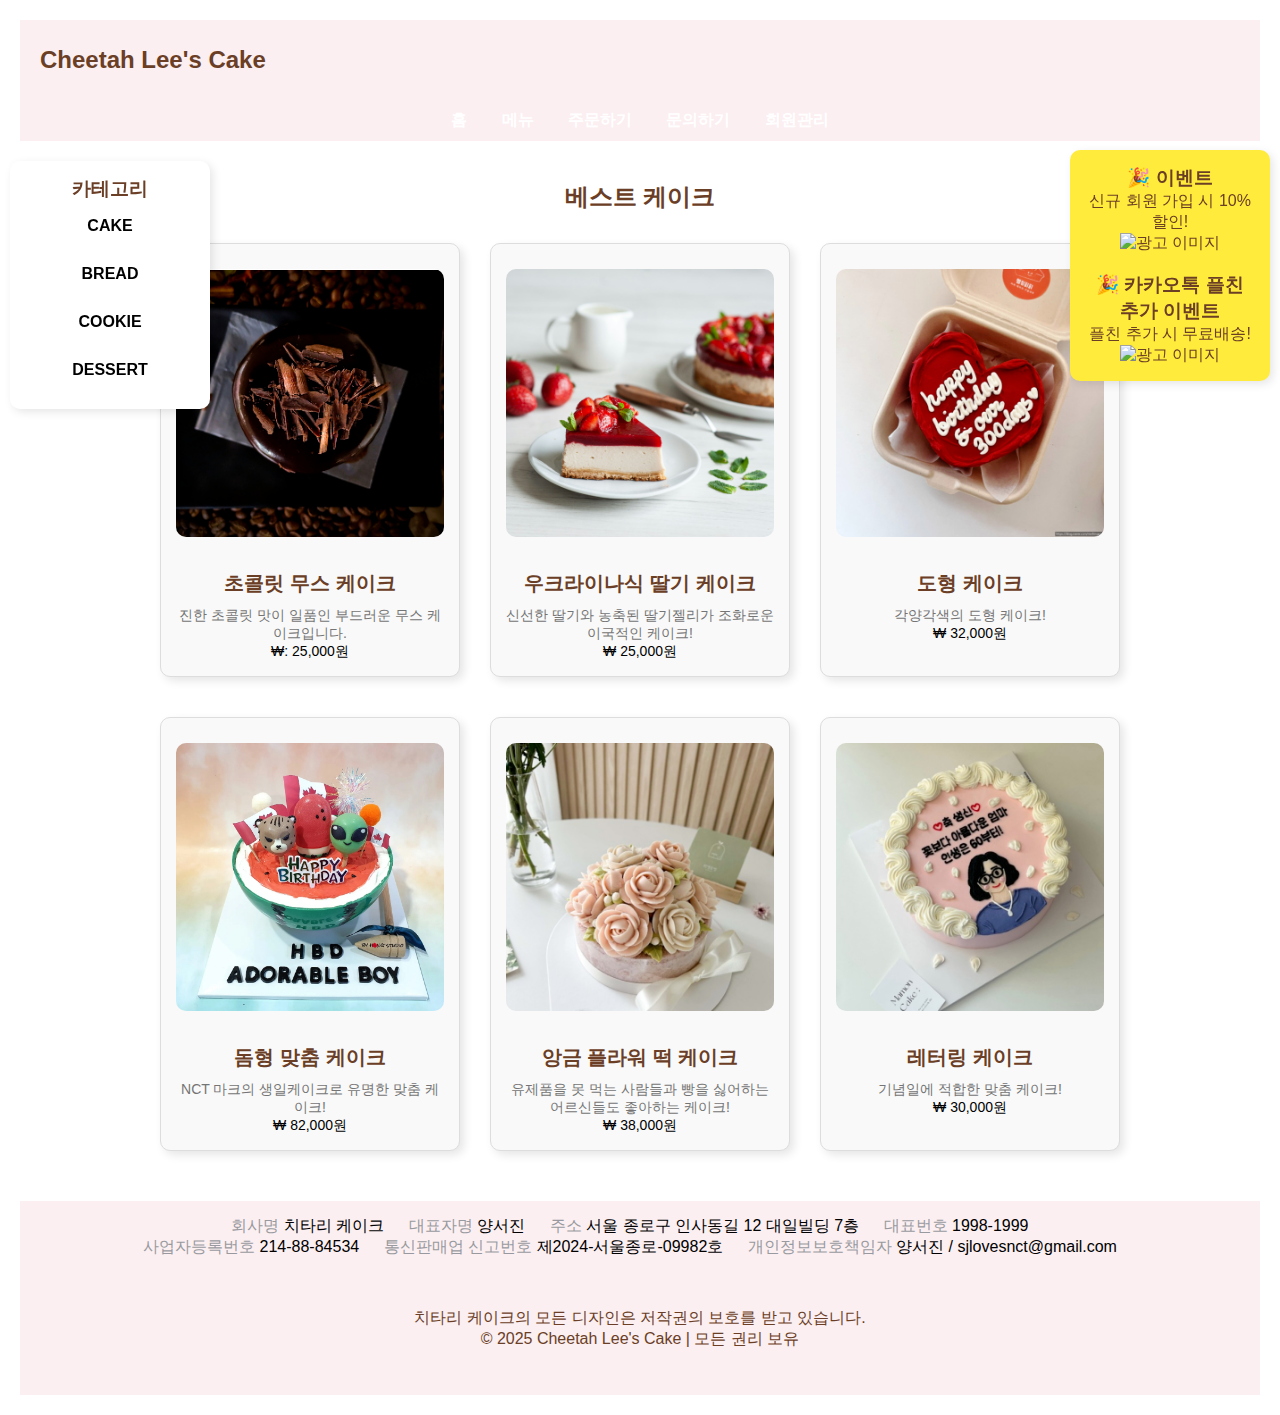
==== index.html @ 84a34780 "또 img수정" ====
<!DOCTYPE html>
<html lang="ko">
<head>
    <meta charset="UTF-8">
    <meta name="viewport" content="width=device-width, initial-scale=1.0">
    <title>Cheetah Lee's Cake</title>
    <link rel="stylesheet" href="style.css">
</head>
<body>

<header>
    <div class="logo">Cheetah Lee's Cake</div>
    
</header>

<nav style="color: #6b3e26">
    <a href="bestcake.html">홈</a>
    <a href="categ.html">메뉴</a>
    <a href="order.html">주문하기</a>
    <a href="QNA.html">문의하기</a>
    <a href="cakeshoplogin.html">회원관리</a>
</nav>

<main>
    <aside id="left-aside">
        <h3>카테고리</h3>
        <ul class="category-menu">
            <li class="dropdown">
                <a href="cake.html">CAKE</a>
                <ul class="submenu">
                    <li><a href="ricecake.html">앙금케이크<span class="move"></span></a></li>
                    <li><a href="lunchbox.html">도시락케이크<span class="move"></span></a></li>
                    <li><a href="letter.html">레터링케이크<span class="move"></span></a></li>
                    <li class="dropdown"><a href="#">도형케이크<span class="move"></span></a>
                        <ul class="submenu">
                            <li><a href="circle.html">원형</a></li>
                            <li><a href="heart.html">하트</a></li>
                            <li><a href="char.html">캐릭터</a></li>
                        </ul>
                    </li>
                </ul>
            </li>
            <li class="dropdown">
                    <a href="bread.html">BREAD</a>
                    <ul class="submenu">
                        <li><a href="plain.html">식빵<span class="move"></span></a></li>
                    </ul>
            </li>
            <li class="dropdown">
                <a href="cookies.html">COOKIE</a>
                    <ul class="submenu">
                        <li><a href="smorescookie.html">스모어쿠키<span class="move"></span></a></li>
                        <li><a href="carrotcookie.html">당근쿠키<span class="move"></span></a></li>
                        <li><a href="buttercookie.html">버터쿠키<span class="move"></span></a></li>
                    </ul>
            </li>
            <li><a href="dessert.html">DESSERT</a></li>
        </ul>
    </aside>

    <section>
        <h2>베스트 케이크</h2>
        <div class="article-container">
            <article class="cake-card">
                <h3><a href="#"><img src="cakeshop/chocolatemousses.png" height="300px" width="300px"><br>초콜릿 무스 케이크</a></h3>
                <p>진한 초콜릿 맛이 일품인 부드러운 무스 케이크입니다.</p>
                <p style="color: #000000;">₩: 25,000원</p>
            </article>
            <article class="cake-card">
                <h3><a href="#"><img src="cakeshop/ukr2strawberrycake.png" height="300px" width="300px"><br>우크라이나식 딸기 케이크</a></h3>
                <p>신선한 딸기와 농축된 딸기젤리가 조화로운 이국적인 케이크!</p>
                <p style="color: #000000;">₩ 25,000원</p>
            </article>
            <article class="cake-card">
                <h3><a href="#"><img src="cakeshop/도형1.png" height="300px" width="300px"><a href="#"><br>도형 케이크</a></h3>
                <p>각양각색의 도형 케이크!</p>
                <p style="color: #000000;">₩ 32,000원</p>
            </article>
        </div>
        <div class="article-container">
            <article class="cake-card">
                <h3><a href="watermeloncake.html"><img src="cakeshop/수박케이크내부.jpg" height="300px" width="300px"><br>돔형 맞춤 케이크</a></h3>
                <p>NCT 마크의 생일케이크로 유명한 맞춤 케이크!</p>
                <p style="color: #000000;">₩ 82,000원</p>
            </article>
            <article class="cake-card">
                <h3><a href="#"><img src="cakeshop/앙금플라워1단.png" height="300px" width="300px"><br>앙금 플라워 떡 케이크</a></h3>
                <p>유제품을 못 먹는 사람들과 빵을 싫어하는 어르신들도 좋아하는 케이크!</p>
                <p style="color: #000000;">₩ 38,000원</p>
            </article>
            <article class="cake-card">
                <h3><a href="#"><img src="cakeshop/레터링1.png" height="300px" width="300px"><br>레터링 케이크</a></h3>
                <p>기념일에 적합한 맞춤 케이크!</p>
                <p style="color: #000000;">₩ 30,000원</p>
            </article>
        </div>
    </section>
</main>
<aside id="right-aside">
    <h3>🎉 이벤트</h3>
    <p>신규 회원 가입 시 10% 할인!</p>
    <img src="https://via.placeholder.com/150" alt="광고 이미지">
    <br><br>
    <h3>🎉 카카오톡 플친 추가 이벤트</h3>
    <p>플친 추가 시 무료배송!</p>
    <img src="https://via.placeholder.com/150" alt="광고 이미지">
</aside>
<footer>
    <div class="info">
        회사명 <span>치타리 케이크</span> 대표자명 <span>양서진</span> 주소 <span>서울 종로구 인사동길 12 대일빌딩 7층</span> 대표번호 <span>1998-1999</span>
        <br>
        사업자등록번호
        <span>214-88-84534</span>
        통신판매업 신고번호
        <span>제2024-서울종로-09982호</span>
        개인정보보호책임자
        <span>양서진 / sjlovesnct@gmail.com</span>
    </div>
    <div class="protect">
        치타리 케이크의 모든 디자인은 저작권의 보호를 받고 있습니다.<br>
        © 2025 Cheetah Lee's Cake | 모든 권리 보유
    </div>
</footer>

</body>
</html>
---- style.css ----
* {
    margin: 0;
    padding: 0;
    box-sizing: border-box;
    color: #6b3e26; /* 파란색을 기본 색상으로 바꾸지 않고, 원래 색상 유지 */
    text-decoration: none; /* 기본 파란색 하이퍼링크 스타일 없애기 */
}
.links a {
    margin: 0 5px;
}
.links a:hover {
    text-decoration: underline; /* 마우스 올렸을 때만 밑줄 */
}
body {
    font-family: Arial, sans-serif;
    display: flex;
    text-align: center;
    margin: 0;
    padding: 20px;
    flex-direction: column;
    min-height: 100vh;
}
header {
    background: #FBEFF1;
    width: 100%;
    height: 80px;
    padding: 20px;
    text-align: center;
    font-size: 24px;
    font-weight: bold;
    color: white;
    display: flex;
    justify-content: space-between;
    align-items: center; /* 수직 중앙 정렬 추가 */
}
nav {
    background: #FBEFF1;
    padding: 10px;
    text-align: center;
}
nav a {
    color: white;
    margin: 0 15px;
    text-decoration: none;
    font-weight: bold;
}
main {
    display: flex;
    flex: 1;
    padding: 20px;
}
aside {
    width: 20%;
    background: #ffffff;
    padding: 15px;
    width: 200px;
    border-radius: 10px;
    box-shadow: 3px 3px 10px rgba(0, 0, 0, 0.1);  /* 그림자 추가. 입체적 요소. */
    /* height: calc(100vh - 280px); */
}
#left-aside {
    position: fixed; /* 요소를 화면에 고정해서 스크롤을 해도 움직이지 않음. */
    left: 10px; /* 화면 왼쪽에서 10px 떨어진 위치에 배치 */
}
#right-aside {
    position: fixed;
    right: 10px;
    top: 150px;
    background-color: #ffeb3b;
}
aside ul {
    list-style: none;
    padding: 0;
    margin: 0;
}

aside ul li {
    position: relative; /* 부모 요소 기준 위치 */
}

aside ul ul {
    display: none;
    padding-left: 15px;
    position: relative; /* 부모 요소 기준 위치 */
}

aside ul li a {
    display: block;
    padding: 10px;
    text-decoration: none;
    color: #333;
    font-weight: bold;
}

aside ul li a:hover {
    background-color: #f4f4f4;
}
aside li:hover > ul {
    display: block;
}

/* 기본 스타일 */
.category-menu {
    list-style: none; /* 리스트 스타일 제거 */
    padding: 0;
}

.category-menu li {
    position: relative;
    padding: 10px;
}

.category-menu a {
    text-decoration: none;
    color: black;
    display: block;
    padding: 5px 10px;
}
/* 서브메뉴 기본적으로 숨기기 */
.submenu {
    display: none;
    position: absolute;
    left: 100%; /* 부모 li 기준으로 오른쪽에 배치 */
    top: 0;
    /* top: 100%; 부모 아래에 위치 */
    background: white;
    list-style: none;
    padding: 5px 0;
    border: 1px solid #ddd;
    min-width: 150px;
    box-shadow: 2px 2px 5px rgba(0, 0, 0, 0.1);
    z-index: 100; /* 다른 요소보다 위에 표시 */
}
/* 2단계 하위 메뉴 (도형 케이크 하위 카테고리) */
.dropdown .submenu {
    left: 100%; /* 부모 li의 오른쪽에 위치 */
    top: 0; /* 상위 메뉴와 동일한 높이 */
}
/* 마우스를 올리면 하위 메뉴 보이게 */
/* .dropdown:hover .submenu로 하면 하위메뉴가 계속 보이는 상태이므로 주의하자. */
.dropdown:hover > .submenu {
    display: block;
}
/* 하위 메뉴가 사라지는 문제 해결 */
.dropdown {
    position: relative;
}
.submenu li {
    position: relative;
    white-space: nowrap; /* 줄바꿈 방지 */
    padding: 10px;
}
/* 케이크 리스트 컨테이너 */
.article-container {
    display: flex;
    justify-content: center;
    flex-wrap: wrap;
    gap: 20px;
    margin-top: 20px;
}

/* 개별 케이크 카드 스타일 */
.cake-card {
    background: #ffffff;
    border-radius: 15px;
    box-shadow: 4px 4px 10px rgba(0, 0, 0, 0.1);
    width: 250px;
    padding: 15px;
    text-align: center;
    transition: transform 0.3s ease-in-out;
}

.cake-card:hover {
    transform: scale(1.05); /* 마우스 올리면 확대 */
}

.cake-card img {
    width: 100%;
    border-radius: 10px;
}

.cake-card h3 {
    color: #6b3e26;
    font-size: 20px;
    margin: 10px 0;
}

.cake-card p {
    color: #757575;
    font-size: 14px;
}

/* 주문 버튼 */
.order-btn {
    background-color: #6b3e26;
    color: white;
    border: none;
    padding: 10px 15px;
    border-radius: 20px;
    cursor: pointer;
    font-size: 14px;
    transition: all 0.3s ease-in-out;
}

.order-btn:hover {
    background-color: #6b3e26;
    transform: scale(1.1);
}
section {
    flex: 1;
    padding: 20px;
}
article {
    background: #fff5e1;
    text-align: center; /* 텍스트 요소 중앙 정렬 */
    width: 80%; /* 가로 크기 설정 (원하는 크기로 조정 가능) */
    max-width: 400px; /* 최대 가로 크기 제한 */
    padding: 10px;
    margin: auto; /* 중앙 정렬 (좌우 여백 자동) */
    margin-bottom: 10px;  /* 아티클 사이의 간격 대략 한 줄 정도의 공백 */
    border: 1px solid #ddd; /* 테두리 (선택 사항) */
    border-radius: 10px; /* 모서리 둥글게 (선택 사항) */
    background-color: #f9f9f9; /* 배경색 (선택 사항) */
    box-shadow: 0 2px 5px rgba(0,0,0,0.1);
}
article img {
    display: block; /* 이미지도 중앙 정렬 */
    margin: 10px auto; /* 상하 10px 여백, 좌우 자동 정렬 */
    max-width: 100%; /* 반응형을 위해 최대 너비 설정 */
    height: auto; /* auto로 설정시 원본 비율 유지 */
}
.article-container {
    display: flex; /* 가로 정렬 */
    justify-content: center; /* 중앙 정렬 */
    gap: 20px; /* 요소 사이 간격 */
}

.article-container article {
    text-align: center; /* 내부 요소 중앙 정렬 */
    width: 300px; /* 고정된 너비 설정 */
    margin: 10px 5px; /* 상하 좌우 px 여백 */
    border: 1px solid #ddd; /* 테두리 (선택 사항) */
    border-radius: 10px; /* 모서리 둥글게 (선택 사항) */
    padding: 15px;
    background-color: #f9f9f9; /* 배경색 (선택 사항) */
}

footer {
    background: #FBEFF1;
    text-align: center;
    padding: 15px;
    width: 100%;
    clear: both;
}

/* footer 내의 span 요소들에 대한 스타일 추가 */
footer span {
    margin-right: 20px;  /* span 요소 사이의 오른쪽 여백 */
}
/* 각 div에 여백 추가 */
footer div {
    margin-bottom: 10px;  /* div 사이의 아래쪽 여백 */
}

footer div.info {
    color: #999A9F;
    margin-bottom: 50px;  /* info div 아래쪽 여백 추가 */
}

footer div.info span {
    color: #000000;  /* span 안의 텍스트를 검은색으로 설정 */
}

footer div.protect {
    margin-top: 30px;
    margin-bottom: 30px;
}
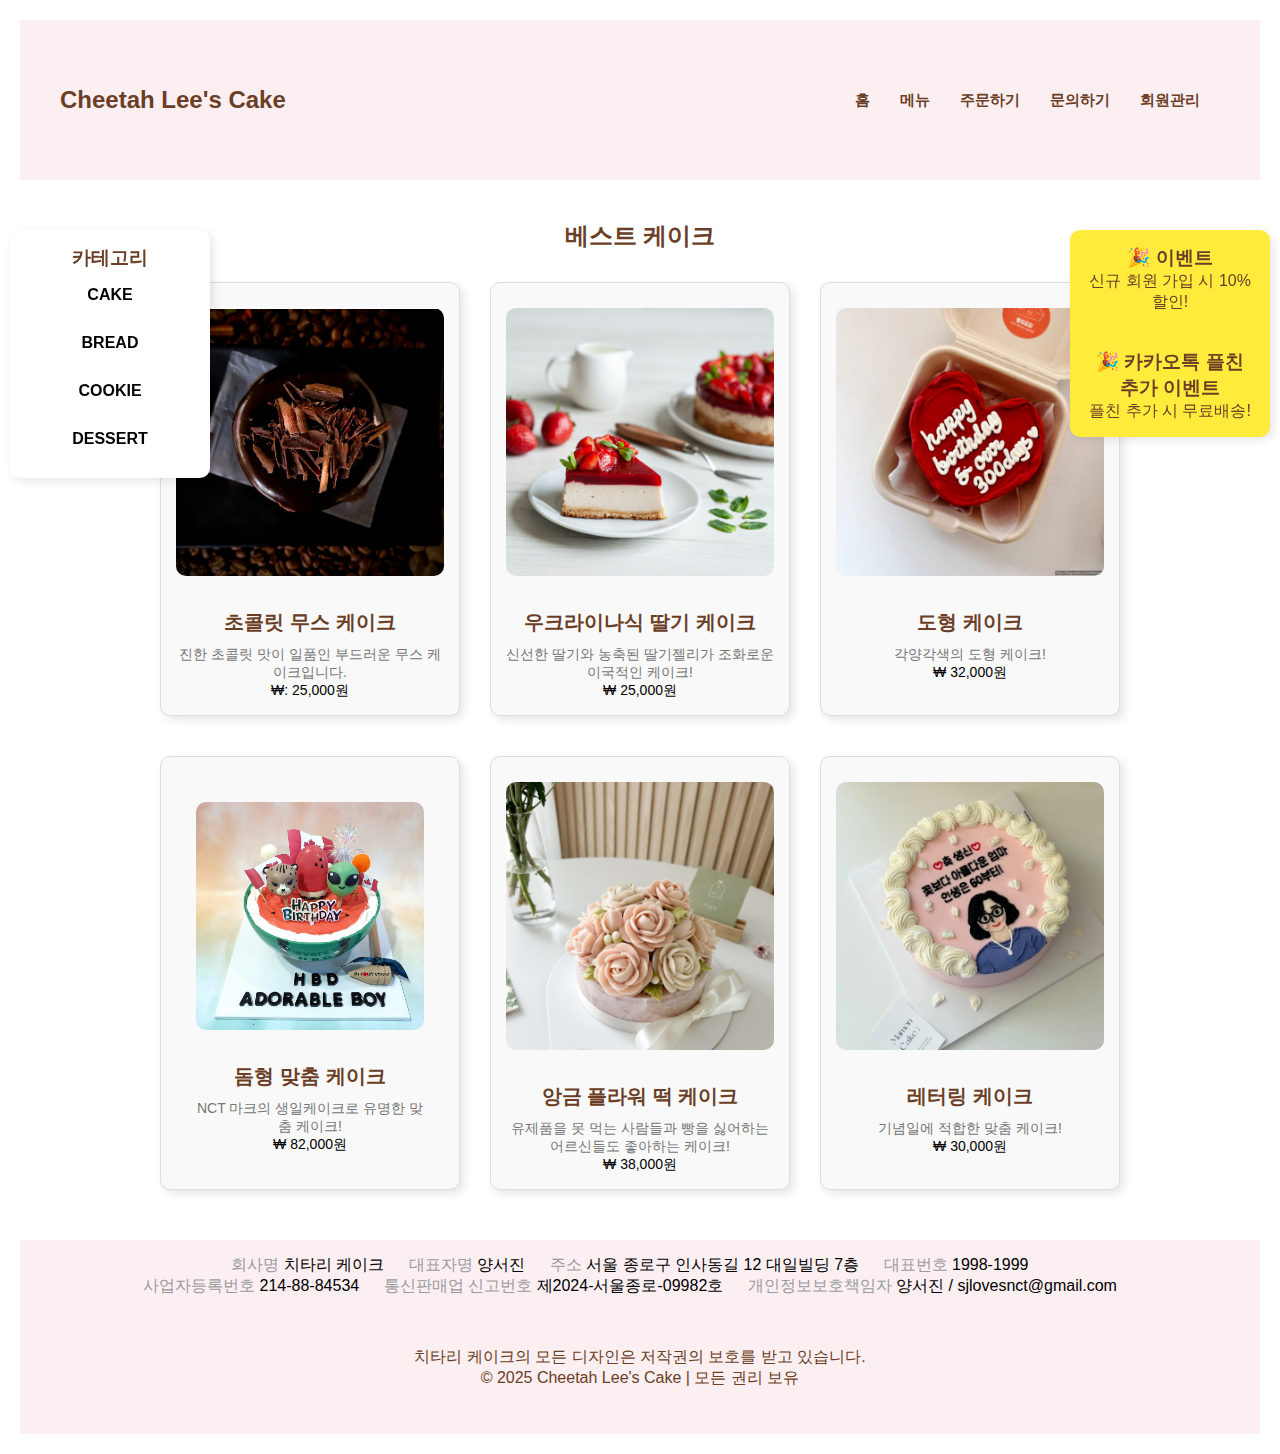
==== commit 310599c3: "또?" ====
--- a/index.html
+++ b/index.html
@@ -10,16 +10,16 @@
 
 <header>
     <div class="logo">Cheetah Lee's Cake</div>
-    
+    <nav>
+        <a href="bestcake.html">홈</a>
+        <a href="categ.html">메뉴</a>
+        <a href="order.html">주문하기</a>
+        <a href="QNA.html">문의하기</a>
+        <a href="cakeshoplogin.html">회원관리</a>
+    </nav>
 </header>
 
-<nav style="color: #6b3e26">
-    <a href="bestcake.html">홈</a>
-    <a href="categ.html">메뉴</a>
-    <a href="order.html">주문하기</a>
-    <a href="QNA.html">문의하기</a>
-    <a href="cakeshoplogin.html">회원관리</a>
-</nav>
+
 
 <main>
     <aside id="left-aside">
@@ -79,9 +79,11 @@
         </div>
         <div class="article-container">
             <article class="cake-card">
+                <section id="page1" class="page">
                 <h3><a href="watermeloncake.html"><img src="cakeshop/수박케이크내부.jpg" height="300px" width="300px"><br>돔형 맞춤 케이크</a></h3>
                 <p>NCT 마크의 생일케이크로 유명한 맞춤 케이크!</p>
                 <p style="color: #000000;">₩ 82,000원</p>
+                </section>
             </article>
             <article class="cake-card">
                 <h3><a href="#"><img src="cakeshop/앙금플라워1단.png" height="300px" width="300px"><br>앙금 플라워 떡 케이크</a></h3>
@@ -99,11 +101,11 @@
 <aside id="right-aside">
     <h3>🎉 이벤트</h3>
     <p>신규 회원 가입 시 10% 할인!</p>
-    <img src="https://via.placeholder.com/150" alt="광고 이미지">
+    <!-- <img src="https://via.placeholder.com/150" alt="광고 이미지"> -->
     <br><br>
     <h3>🎉 카카오톡 플친 추가 이벤트</h3>
     <p>플친 추가 시 무료배송!</p>
-    <img src="https://via.placeholder.com/150" alt="광고 이미지">
+    <!-- <img src="https://via.placeholder.com/150" alt="광고 이미지"> -->
 </aside>
 <footer>
     <div class="info">
@@ -123,4 +125,4 @@
 </footer>
 
 </body>
-</html>
+</html>--- a/style.css
+++ b/style.css
@@ -11,6 +11,18 @@
 .links a:hover {
     text-decoration: underline; /* 마우스 올렸을 때만 밑줄 */
 }
+.arrow-btn {
+    background: none;  /* 배경 제거 */
+    border: none;  /* 테두리 제거 */
+    font-size: 2rem;  /* 화살표 크기 조절 */
+    color: black;  /* 화살표 색상 */
+    cursor: pointer;  /* 클릭할 수 있도록 변경 */
+    padding: 5px;  /* 클릭할 공간 확보 */
+}
+
+.arrow-btn:focus {
+    outline: none;  /* 클릭 시 테두리 제거 */
+}
 body {
     font-family: Arial, sans-serif;
     display: flex;
@@ -23,8 +35,8 @@
 header {
     background: #FBEFF1;
     width: 100%;
-    height: 80px;
-    padding: 20px;
+    height: 160px;
+    padding: 40px;
     text-align: center;
     font-size: 24px;
     font-weight: bold;
@@ -34,12 +46,16 @@
     align-items: center; /* 수직 중앙 정렬 추가 */
 }
 nav {
+    display: flex;
+    justify-content: right;
     background: #FBEFF1;
-    padding: 10px;
-    text-align: center;
+    padding: 5px;
+    font-size:15px;
+    text-align: center;
+
 }
 nav a {
-    color: white;
+    color: #6b3e26;
     margin: 0 15px;
     text-decoration: none;
     font-weight: bold;
@@ -61,11 +77,12 @@
 #left-aside {
     position: fixed; /* 요소를 화면에 고정해서 스크롤을 해도 움직이지 않음. */
     left: 10px; /* 화면 왼쪽에서 10px 떨어진 위치에 배치 */
+    top: 230px;
 }
 #right-aside {
     position: fixed;
     right: 10px;
-    top: 150px;
+    top: 230px;
     background-color: #ffeb3b;
 }
 aside ul {
@@ -210,6 +227,72 @@
     flex: 1;
     padding: 20px;
 }
+.order-container {
+    display: flex;
+    justify-content: center;
+    align-items: center;
+    margin-top: 20px;
+    gap: 180px;
+}
+.cake-image {
+    display: flex;
+    align-items: center;
+    position: relative;
+}
+.cake-image img {
+    width: 600px;
+    height: auto;
+    border-radius: 10px;
+    box-shadow: 0 2px 5px rgba(0,0,0,0.1);
+}
+.prev-btn, .next-btn {
+    background: rgba(255, 255, 255, 0.8);
+    color: #6b3e26;
+    border: none;
+    padding: 10px 15px;
+    cursor: pointer;
+    position: absolute;
+    top: 50%;
+    transform: translateY(-50%);
+    font-size: 20px;
+    font-weight: bold;
+    border-radius: 50%;
+    box-shadow: 0 2px 5px rgba(0,0,0,0.2);
+    transition: background 0.3s, transform 0.2s;
+}
+
+.prev-btn:hover, .next-btn:hover {
+    background: rgba(255, 255, 255, 1);
+    transform: translateY(-50%) scale(1.1);
+}
+
+.prev-btn { left: -40px; }
+.next-btn { right: -40px; }
+
+.cake-details {
+    display: flex;
+    flex-direction: column;
+    justify-content: center;
+    align-items: flex-start;
+    max-width: 300px;
+}
+.order-form {
+    margin-top: 15px;
+    display: flex;
+    flex-direction: column;
+    align-items: flex-start;
+    gap: 10px;
+}
+
+.order-form label {
+    font-weight: bold;
+}
+
+.order-form input {
+    padding: 5px;
+    border: 1px solid #ddd;
+    border-radius: 5px;
+}
 article {
     background: #fff5e1;
     text-align: center; /* 텍스트 요소 중앙 정렬 */
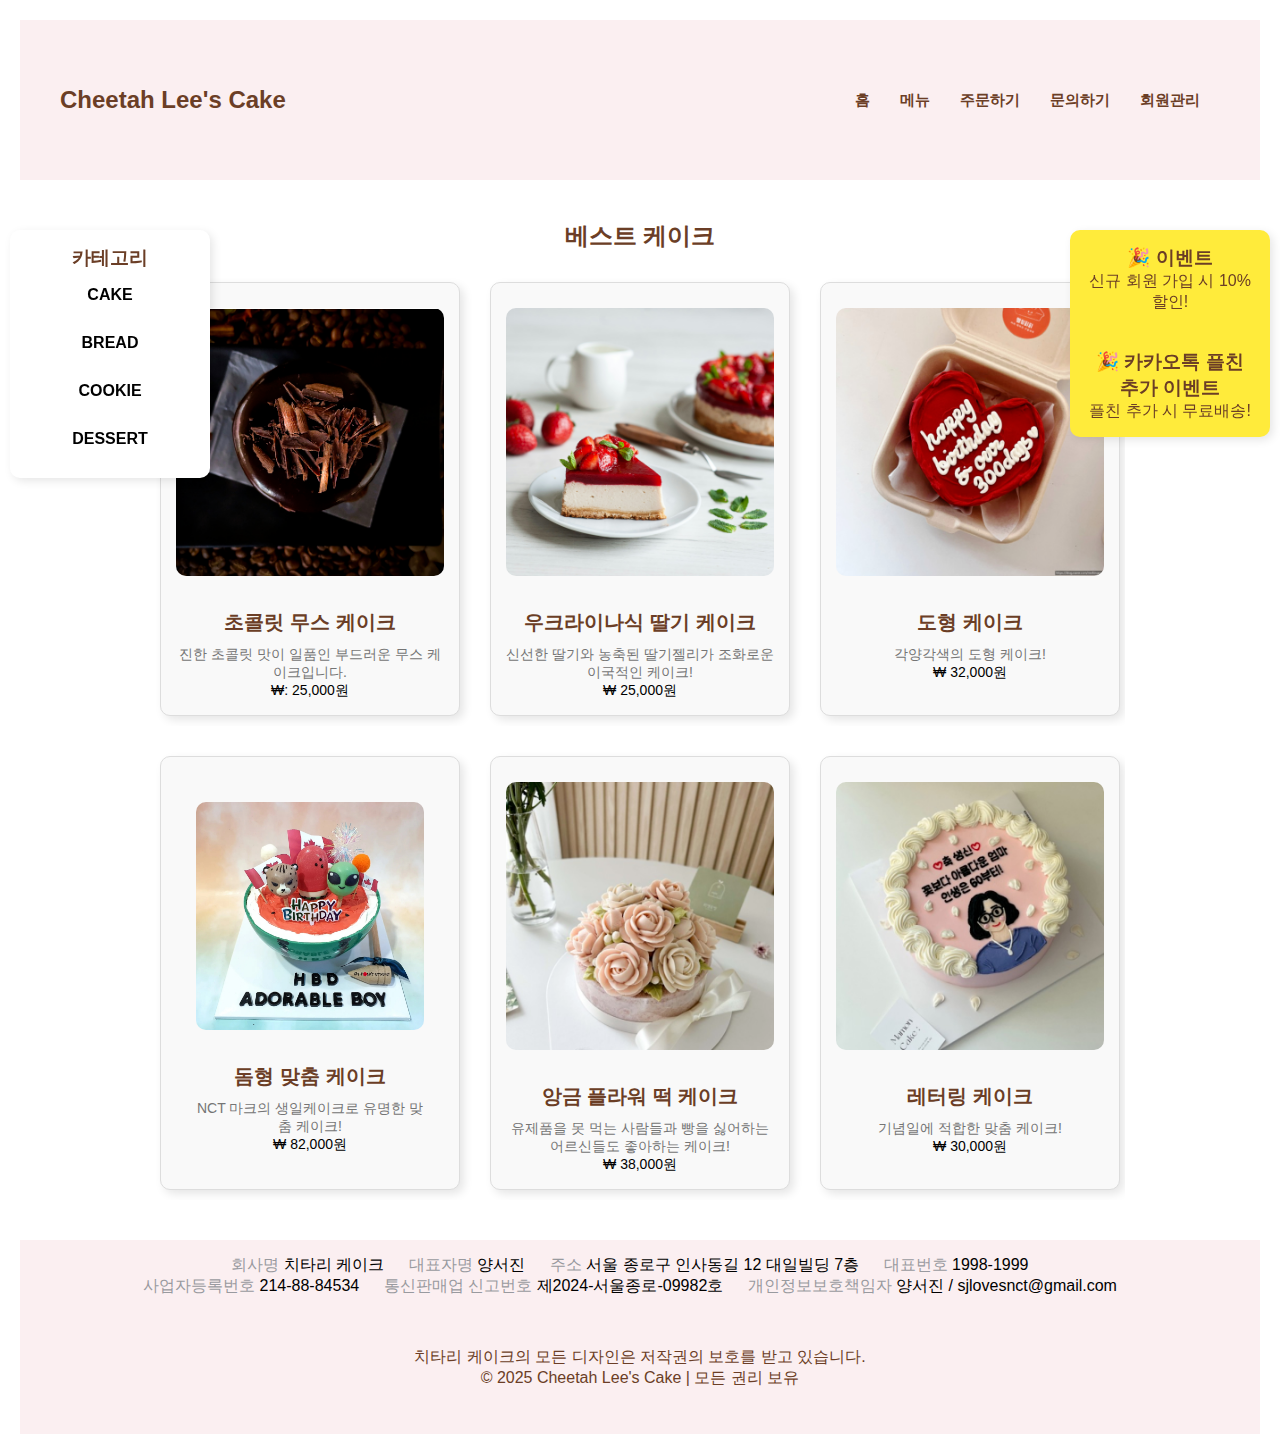
==== commit 9d3fcc87: "수정 또" ====
--- a/index.html
+++ b/index.html
@@ -15,11 +15,9 @@
         <a href="categ.html">메뉴</a>
         <a href="order.html">주문하기</a>
         <a href="QNA.html">문의하기</a>
-        <a href="cakeshoplogin.html">회원관리</a>
+        <a href="#" id="manageAccount">회원관리</a>
     </nav>
 </header>
-
-
 
 <main>
     <aside id="left-aside">
@@ -58,6 +56,7 @@
         </ul>
     </aside>
 
+    <!-- 베스트셀러 섹션 -->
     <section>
         <h2>베스트 케이크</h2>
         <div class="article-container">
--- a/style.css
+++ b/style.css
@@ -5,11 +5,156 @@
     color: #6b3e26; /* 파란색을 기본 색상으로 바꾸지 않고, 원래 색상 유지 */
     text-decoration: none; /* 기본 파란색 하이퍼링크 스타일 없애기 */
 }
+.login-container {
+    background: #f4f4f4;
+    padding: 20px;
+    border-radius: 10px;
+    box-shadow: 0 2px 5px rgba(0, 0, 0, 0.2);
+    width: 300px;
+    text-align: center;
+}
+.login-container h2 {
+    margin-bottom: 20px;
+}
+.login-container input {
+    width: 100%;
+    padding: 10px;
+    margin: 10px 0;
+    border: 1px solid #ccc;
+    border-radius: 5px;
+}
+.login-container button {
+    width: 100%;
+    padding: 10px;
+    background: #6b3e26;
+    color: white;
+    border: none;
+    border-radius: 5px;
+    cursor: pointer;
+    font-size: 16px;
+}
+.login-container button:hover {
+    background: #a0522d;
+}
+.links {
+    margin-top: 15px;
+    font-size: 14px;
+}
 .links a {
+    color: #6b3e26;
     margin: 0 5px;
+    text-decoration: none;
 }
 .links a:hover {
     text-decoration: underline; /* 마우스 올렸을 때만 밑줄 */
+}
+.signup-container {
+    background-color: #fff;
+    padding: 30px;
+    border-radius: 10px;
+    box-shadow: 0 4px 8px rgba(0, 0, 0, 0.1);
+    width: 100%;
+    max-width: 450px;
+}
+
+.signup-container h2 {
+    text-align: center;
+    color: #333;
+    margin-bottom: 20px;
+}
+
+.signup-container label {
+    font-size: 14px;
+    color: #555;
+    display: block;
+    margin-bottom: 8px;
+}
+
+.signup-container input,
+.signup-container select {
+    width: 100%;
+    padding: 10px;
+    margin: 10px 0;
+    border: 1px solid #ddd;
+    border-radius: 5px;
+    box-sizing: border-box;
+    font-size: 16px;
+}
+
+.signup-container button {
+    width: 100%;
+    padding: 12px;
+    background-color: #6b3e26;
+    color: white;
+    border: none;
+    cursor: pointer;
+    font-size: 16px;
+    border-radius: 5px;
+    transition: background-color 0.3s;
+}
+
+.signup-container button:hover {
+    background-color: #a0522d;
+}
+
+.signup-container .error {
+    color: red;
+    font-size: 14px;
+    text-align: center;
+}
+
+.signup-container .success {
+    color: green;
+    font-size: 14px;
+    text-align: center;
+}
+
+.signup-container a {
+    display: block;
+    text-align: center;
+    margin-top: 15px;
+    color: #4CAF50;
+    text-decoration: none;
+}
+
+.signup-container a:hover {
+    text-decoration: underline;
+}
+form { 
+    display: inline-block; 
+    text-align: left; 
+    padding: 20px; 
+    border: 2px solid #ffcc80; /* 연한 주황 테두리 */
+    border-radius: 10px; 
+    background-color: #ffffff; /* 흰 배경 */
+    box-shadow: 3px 3px 10px rgba(0, 0, 0, 0.1); /* 살짝 그림자 */
+}
+.error { 
+    color: red; 
+    font-size: 12px; 
+    display: none; 
+}
+/* 🍩 달콤한 버튼 스타일 */
+button {
+    background-color: #ffb74d; /* 따뜻한 오렌지 */
+    color: white;
+    border: none;
+    padding: 10px 20px;
+    font-size: 16px;
+    border-radius: 20px; /* 둥글게 */
+    cursor: pointer;
+    transition: all 0.3s ease-in-out;
+    font-weight: bold;
+    box-shadow: 2px 2px 5px rgba(0, 0, 0, 0.2);
+}
+/* 마우스를 올렸을 때 */
+button:hover {
+    background-color: #ff9800; /* 좀 더 진한 오렌지 */
+    transform: scale(1.05); /* 살짝 커지는 효과 */
+}
+/* 클릭했을 때 */
+button:active {
+    transform: scale(0.95); /* 살짝 눌리는 효과 */
 }
 .arrow-btn {
     background: none;  /* 배경 제거 */
@@ -24,6 +169,8 @@
     outline: none;  /* 클릭 시 테두리 제거 */
 }
 body {
+    justify-content: center;  /* 수평 중앙 정렬 */
+    align-items: center;  /* 수직 중앙 정렬 */
     font-family: Arial, sans-serif;
     display: flex;
     text-align: center;
@@ -169,9 +316,12 @@
 }
 /* 케이크 리스트 컨테이너 */
 .article-container {
-    display: flex;
+    display: grid;
+    grid-template-columns: repeat(3, 1fr); /* 3열 유지 */
     justify-content: center;
-    flex-wrap: wrap;
+    overflow: hidden; /* 넘치는 요소 숨김 */
+    max-width: 100%; /* 화면 크기에 맞게 조절 */
+    flex-wrap: nowrap; /* 줄 바꿈 방지 */
     gap: 20px;
     margin-top: 20px;
 }
@@ -270,6 +420,8 @@
 .next-btn { right: -40px; }
 
 .cake-details {
+    overflow: hidden; /* 넘치는 부분 숨기기 */
+    /* position: fixed; 넘치는 부분 숨기려했으나 사진이랑 글자랑 겹쳐버림*/
     display: flex;
     flex-direction: column;
     justify-content: center;
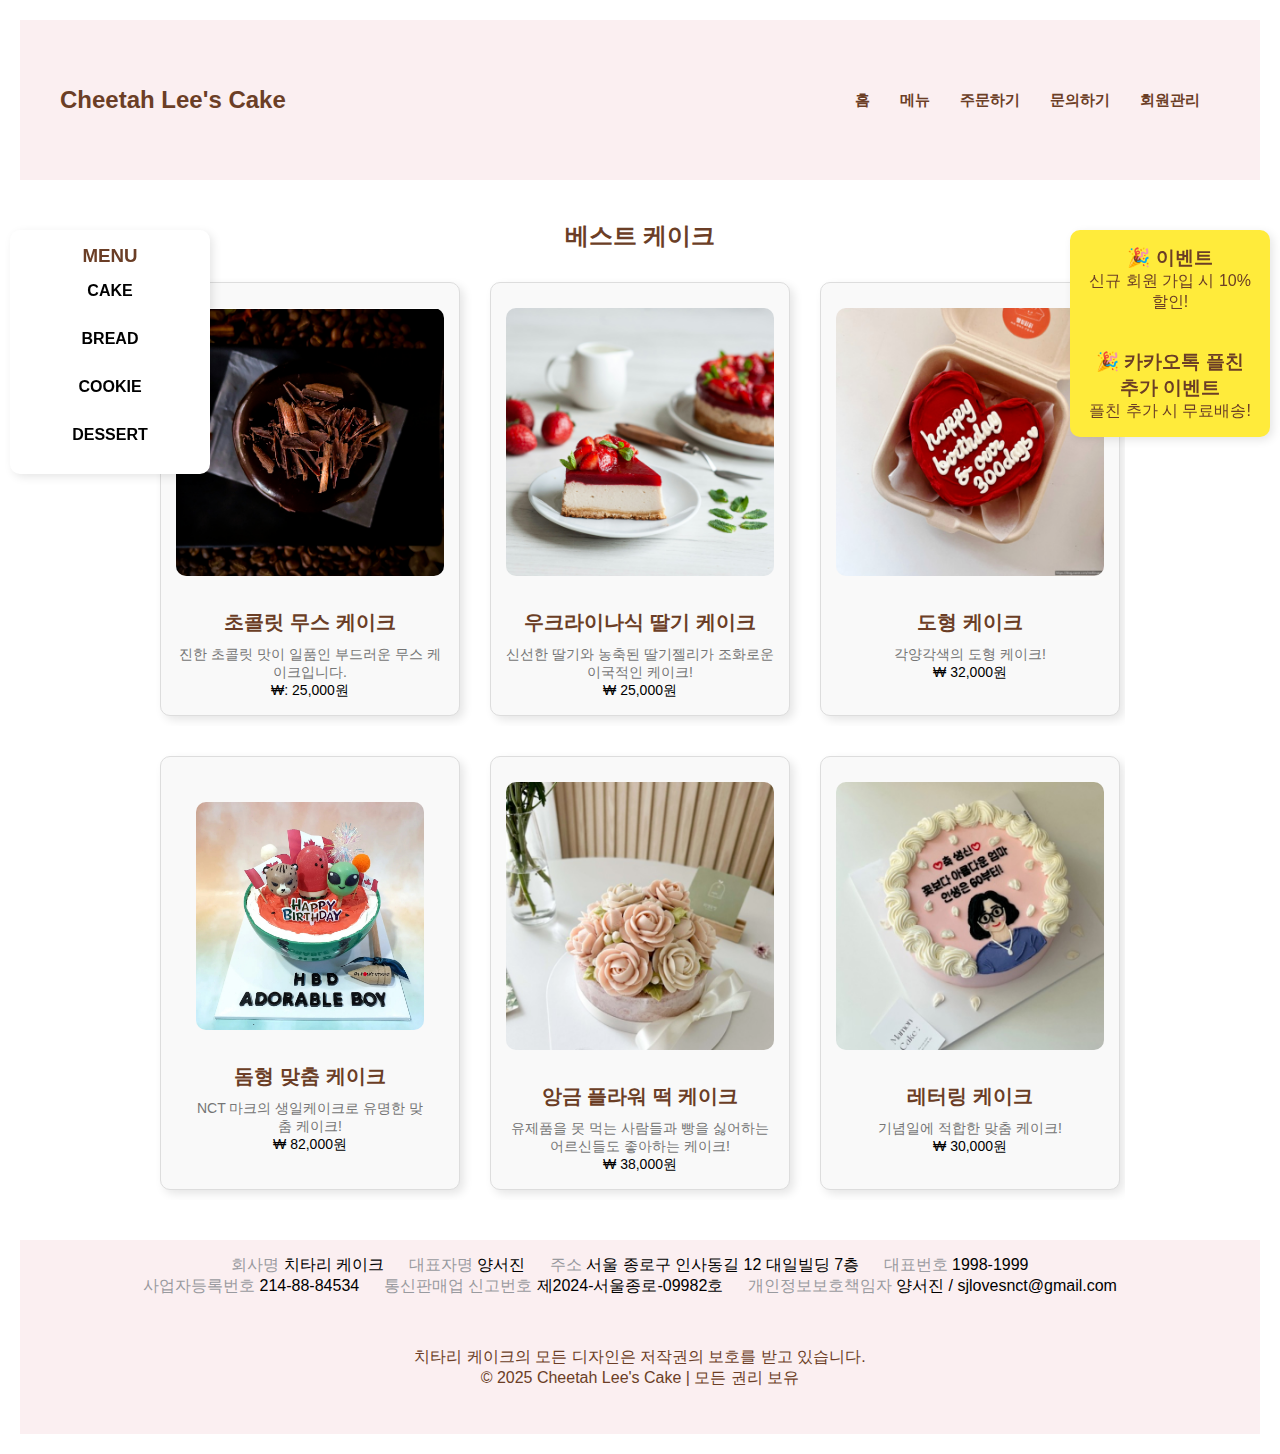
==== commit 4d6f7c6c: "조금 씩 더 발전" ====
--- a/index.html
+++ b/index.html
@@ -1,27 +1,27 @@
 <!DOCTYPE html>
 <html lang="ko">
 <head>
-    <meta charset="UTF-8">
-    <meta name="viewport" content="width=device-width, initial-scale=1.0">
-    <title>Cheetah Lee's Cake</title>
-    <link rel="stylesheet" href="style.css">
+	<meta charset="UTF-8">
+	<meta name="viewport" content="width=device-width, initial-scale=1.0">
+	<title>Cheetah Lee's Cake</title>
+	<link rel="stylesheet" href="style.css">
 </head>
 <body>
 
 <header>
-    <div class="logo">Cheetah Lee's Cake</div>
+    <div class="logo"><a href="#">Cheetah Lee's Cake</a></div>
     <nav>
-        <a href="bestcake.html">홈</a>
+        <a href="#" id="showHome">홈</a>
         <a href="categ.html">메뉴</a>
         <a href="order.html">주문하기</a>
         <a href="QNA.html">문의하기</a>
-        <a href="#" id="manageAccount">회원관리</a>
+        <a href="#" id="showLogin">회원관리</a>
     </nav>
 </header>
 
 <main>
     <aside id="left-aside">
-        <h3>카테고리</h3>
+        <h3>MENU</h3>
         <ul class="category-menu">
             <li class="dropdown">
                 <a href="cake.html">CAKE</a>
@@ -55,9 +55,42 @@
             <li><a href="dessert.html">DESSERT</a></li>
         </ul>
     </aside>
+    <!-- 로그인 페이지 (기본적으로 숨김) -->
+	<section id="loginSection" style="display: none;">
+		<h2>로그인</h2>
+		<form action="#" method="POST">
+			<input type="text" placeholder="아이디" required><br><br>
+			<input type="password" placeholder="비밀번호" required><br><br>
+			<button type="submit">로그인</button>
+		</form>
+		<div class="links">
+			<a href="#">아이디 찾기</a> | 
+			<a href="#">비밀번호 찾기</a> | 
+			<a href="#" id="showRegister">회원가입</a>
+		</div>
+		<!-- 회원가입 폼 (기본적으로 숨김) -->
+		<div id="registerForm" style="display: none;">
+			<h2>회원가입</h2>
+			<form>
+				<input type="text" placeholder="이름" required>
+				<input type="text" placeholder="아이디" required>
+				<input type="password" placeholder="비밀번호" required>
+				<input type="number" placeholder="나이" required>
+				<<select required>
+					<option value="" disabled selected>선택</option>
+					<option value="Male">남성</option>
+					<option value="Female">여성</option>
+					<option value="Other">기타</option>
+				</select>
+				<input type="text" placeholder="주소" required>
+				<button type="submit">회원가입</button>
+			</form>
+			<p>이미 계정이 있으신가요? <a href="#" id="showLoginAgain">로그인</a></p>
+		</div>
+	</section>
 
     <!-- 베스트셀러 섹션 -->
-    <section>
+    <section id="homeSection">
         <h2>베스트 케이크</h2>
         <div class="article-container">
             <article class="cake-card">
@@ -96,6 +129,56 @@
             </article>
         </div>
     </section>
+
+	<!-- 돔형 맞춤 케이크 상세 페이지 -->
+	<section id="watermelonCakeDetail" style="display: none;">
+		<div class="cake-container">
+			<div class="order-container">
+				<!-- 이미지 슬라이드 -->
+				<div class="cake-image">
+					<button class="arrow-btn left">&lt;</button>
+					<img src="cakeshop/수박케이크내부.jpg" alt="돔형 맞춤 케이크" id="cakeinside-image">
+					<button class="arrow-btn right">&gt;</button>
+				</div>
+				<script>
+					const images = ["cakeshop/수박케이크내부.jpg", "cakeshop/수박케이크외관.jpg"];
+					let currentImageIndex = 0;
+					const imageElement = document.getElementById("cakeinside-image");
+
+					document.querySelector(".arrow-btn.left").addEventListener("click", () => {
+						currentImageIndex = (currentImageIndex - 1 + images.length) % images.length;
+						imageElement.src = images[currentImageIndex];
+					});
+
+					document.querySelector(".arrow-btn.right").addEventListener("click", () => {
+						currentImageIndex = (currentImageIndex + 1) % images.length;
+						imageElement.src = images[currentImageIndex];
+					});
+				</script>
+				
+				<!-- 케이크 상세 정보 -->
+				<div class="cake-details">
+					<h3>돔형 맞춤 케이크</h3>
+					<p>NCT 마크의 생일케이크로 유명한 맞춤 케이크!</p>
+					<p><strong>가격:</strong> ₩ 82,000원</p>
+					
+					<div class="order-form">
+						<form action="#" method="POST" class="order-form">
+							<label for="quantity">수량:</label>
+							<input type="number" id="quantity" name="quantity" value="1" min="1" required>
+							
+							<div class="form-row">
+								<label for="pickup-date">픽업 날짜:</label>
+								<input type="date" class="date-picker" name="pickup-date" required>
+								
+								<button type="submit" class="order-btn" onclick="location.href='cart.html'">구매하기</button>
+							</div>
+						</form>
+					</div>
+				</div>
+			</div>
+		</div>
+	</section>
 </main>
 <aside id="right-aside">
     <h3>🎉 이벤트</h3>
@@ -122,6 +205,38 @@
         © 2025 Cheetah Lee's Cake | 모든 권리 보유
     </div>
 </footer>
-
+<script>
+    // "회원관리" 버튼을 클릭하면 로그인 페이지 표시
+    document.getElementById("showLogin").addEventListener("click", function() {
+        document.getElementById("homeSection").style.display = "none";
+        document.getElementById("loginSection").style.display = "block";
+    });
+
+    // "홈" 버튼을 클릭하면 홈 화면 표시
+    document.getElementById("showHome").addEventListener("click", function() {
+        document.getElementById("loginSection").style.display = "none";
+        document.getElementById("registerForm").style.display = "none";
+        document.getElementById("homeSection").style.display = "block";
+    });
+
+    // **로고를 클릭하면 홈 화면으로 이동**
+    document.getElementById("logo").addEventListener("click", function() {
+        document.getElementById("loginSection").style.display = "none";
+        document.getElementById("registerForm").style.display = "none";
+        document.getElementById("homeSection").style.display = "block";
+    });
+
+    // "회원가입" 버튼을 클릭하면 회원가입 폼 표시
+    document.getElementById("showRegister").addEventListener("click", function() {
+        document.getElementById("loginSection").style.display = "none";
+        document.getElementById("registerForm").style.display = "block";
+    });
+
+    // "로그인" 버튼을 클릭하면 로그인 폼 다시 표시
+    document.getElementById("showLoginAgain").addEventListener("click", function() {
+        document.getElementById("registerForm").style.display = "none";
+        document.getElementById("loginSection").style.display = "block";
+    });
+</script>
 </body>
 </html>--- a/style.css
+++ b/style.css
@@ -35,6 +35,17 @@
 }
 .login-container button:hover {
     background: #a0522d;
+}
+.login-form {
+    position: relative; /* 상대 위치를 기준으로 버튼을 절대 위치로 배치할 수 있음 */
+    width: 300px; /* 원하는 너비 설정 */
+    margin: 0 auto; /* 중앙 정렬 */
+}
+
+.login-form button {
+    position: absolute; /* 절대 위치로 설정 */
+    bottom: 10px; /* 아래쪽 10px */
+    right: 10px; /* 오른쪽 10px */
 }
 .links {
     margin-top: 15px;
@@ -356,17 +367,40 @@
     color: #757575;
     font-size: 14px;
 }
-
+.order-form {
+    position: relative; /* 부모 요소 기준으로 절대 위치 배치 */
+    margin-top: 15px;
+    display: flex;
+    flex-direction: column;
+    align-items: flex-start;
+    gap: 10px;
+    width: 100%; /* 부모에 맞춰 전체 너비 사용 */
+    max-width: 600px; /* 최대 너비를 600px로 설정하여 너무 커지지 않도록 제한 */
+    margin: 0 auto; /* 중앙 정렬 */
+}
+.order-form .form-row {
+    display: flex; /* 가로로 배치 */
+    justify-content: space-between; /* 두 요소 사이에 간격을 추가 */
+    width: 100%; /* 부모 요소의 너비에 맞추기 */
+}
+
+.order-form .form-row .date-picker,
+.order-btn {
+    width: 48%; /* 각각 50%씩 차지하되, 여유 공간을 주기 위해 48%로 설정 */
+}
 /* 주문 버튼 */
 .order-btn {
     background-color: #6b3e26;
     color: white;
+    bottom: 10px; /* 부모 요소 하단에서 10px 떨어짐 */
+    right: 10px; /* 부모 요소 오른쪽에서 10px 떨어짐 */
     border: none;
     padding: 10px 15px;
     border-radius: 20px;
     cursor: pointer;
     font-size: 14px;
     transition: all 0.3s ease-in-out;
+    align-self: flex-end; /* 오른쪽 끝으로 배치 */
 }
 
 .order-btn:hover {
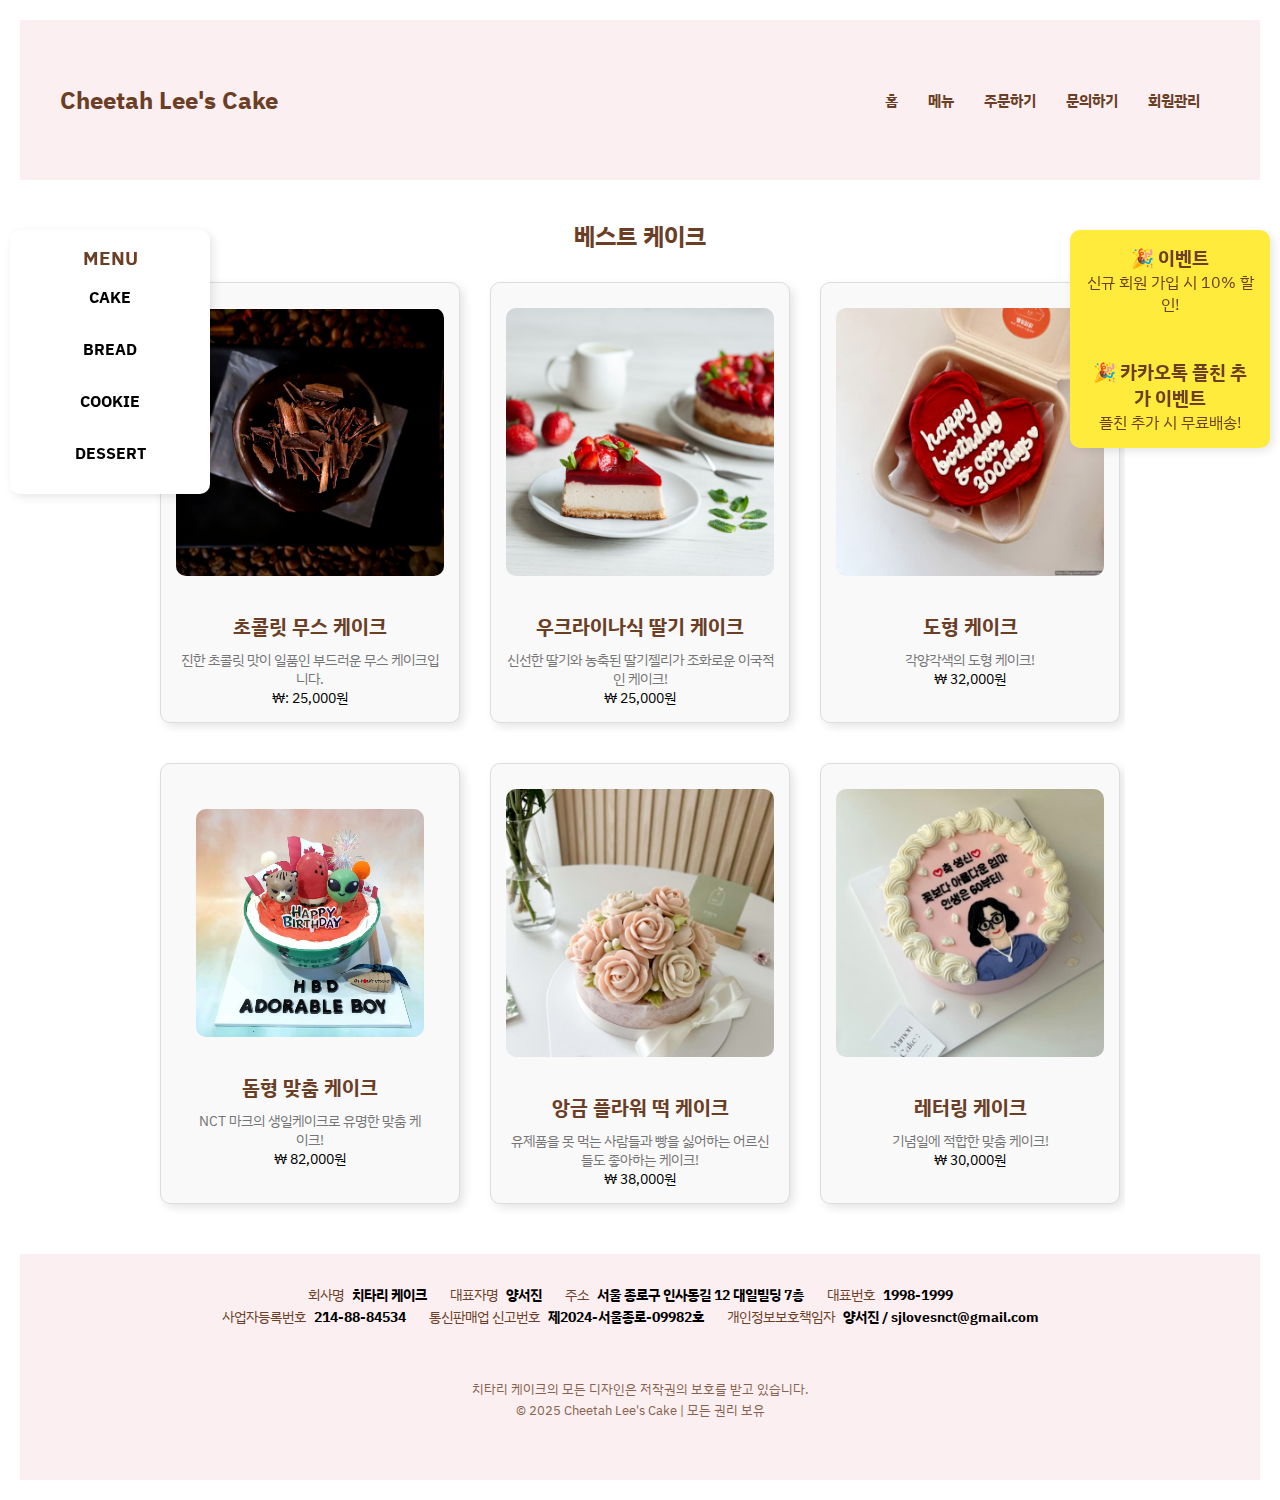
==== commit 60265b91: "ㅋㅋ" ====
--- a/index.html
+++ b/index.html
@@ -1,21 +1,24 @@
 <!DOCTYPE html>
 <html lang="ko">
-<head>
-	<meta charset="UTF-8">
-	<meta name="viewport" content="width=device-width, initial-scale=1.0">
-	<title>Cheetah Lee's Cake</title>
-	<link rel="stylesheet" href="style.css">
-</head>
+    <head>
+        <meta charset="UTF-8">
+        <meta name="viewport" content="width=device-width, initial-scale=1.0">
+        <link href="https://fonts.googleapis.com/css2?family=IBM+Plex+Sans+KR&display=swap" rel="stylesheet">
+        <title>Cheetah Lee's Cake</title>
+        <link rel="stylesheet" href="style.css">
+    </head>
 <body>
 
 <header>
-    <div class="logo"><a href="#">Cheetah Lee's Cake</a></div>
+    <div class="logo" id="logo">
+        <a href="#" onclick="showHomeSection(); return false;">Cheetah Lee's Cake</a>
+    </div>
     <nav>
-        <a href="#" id="showHome">홈</a>
+        <a href="index.html" id="showHome">홈</a>
         <a href="categ.html">메뉴</a>
         <a href="order.html">주문하기</a>
         <a href="QNA.html">문의하기</a>
-        <a href="#" id="showLogin">회원관리</a>
+        <a href="cakeshoplogin.html" id="showLogin">회원관리</a>
     </nav>
 </header>
 
@@ -78,9 +81,9 @@
 				<input type="number" placeholder="나이" required>
 				<<select required>
 					<option value="" disabled selected>선택</option>
+                    <option value="Secret">미선택</option>
 					<option value="Male">남성</option>
 					<option value="Female">여성</option>
-					<option value="Other">기타</option>
 				</select>
 				<input type="text" placeholder="주소" required>
 				<button type="submit">회원가입</button>
@@ -137,11 +140,11 @@
 				<!-- 이미지 슬라이드 -->
 				<div class="cake-image">
 					<button class="arrow-btn left">&lt;</button>
-					<img src="cakeshop/수박케이크내부.jpg" alt="돔형 맞춤 케이크" id="cakeinside-image">
+					<img src="cakeshop/수박케이크내부.jpg" alt="돔형 맞춤 케이크" class="slider-image" id="cakeinside-image">
 					<button class="arrow-btn right">&gt;</button>
 				</div>
 				<script>
-					const images = ["cakeshop/수박케이크내부.jpg", "cakeshop/수박케이크외관.jpg"];
+					const images = ["cakeshop/수박케이크내부.jpg","cakeshop/수박케이크외관.jpg"];
 					let currentImageIndex = 0;
 					const imageElement = document.getElementById("cakeinside-image");
 
@@ -205,38 +208,6 @@
         © 2025 Cheetah Lee's Cake | 모든 권리 보유
     </div>
 </footer>
-<script>
-    // "회원관리" 버튼을 클릭하면 로그인 페이지 표시
-    document.getElementById("showLogin").addEventListener("click", function() {
-        document.getElementById("homeSection").style.display = "none";
-        document.getElementById("loginSection").style.display = "block";
-    });
-
-    // "홈" 버튼을 클릭하면 홈 화면 표시
-    document.getElementById("showHome").addEventListener("click", function() {
-        document.getElementById("loginSection").style.display = "none";
-        document.getElementById("registerForm").style.display = "none";
-        document.getElementById("homeSection").style.display = "block";
-    });
-
-    // **로고를 클릭하면 홈 화면으로 이동**
-    document.getElementById("logo").addEventListener("click", function() {
-        document.getElementById("loginSection").style.display = "none";
-        document.getElementById("registerForm").style.display = "none";
-        document.getElementById("homeSection").style.display = "block";
-    });
-
-    // "회원가입" 버튼을 클릭하면 회원가입 폼 표시
-    document.getElementById("showRegister").addEventListener("click", function() {
-        document.getElementById("loginSection").style.display = "none";
-        document.getElementById("registerForm").style.display = "block";
-    });
-
-    // "로그인" 버튼을 클릭하면 로그인 폼 다시 표시
-    document.getElementById("showLoginAgain").addEventListener("click", function() {
-        document.getElementById("registerForm").style.display = "none";
-        document.getElementById("loginSection").style.display = "block";
-    });
-</script>
+<script src="script.js"></script>
 </body>
 </html>--- a/style.css
+++ b/style.css
@@ -35,6 +35,7 @@
 }
 .login-container button:hover {
     background: #a0522d;
+    transform: scale(1.1);
 }
 .login-form {
     position: relative; /* 상대 위치를 기준으로 버튼을 절대 위치로 배치할 수 있음 */
@@ -106,6 +107,7 @@
 
 .signup-container button:hover {
     background-color: #a0522d;
+    transform: scale(1.1);
 }
 
 .signup-container .error {
@@ -124,7 +126,6 @@
     display: block;
     text-align: center;
     margin-top: 15px;
-    color: #4CAF50;
     text-decoration: none;
 }
 
@@ -147,7 +148,7 @@
 }
 /* 🍩 달콤한 버튼 스타일 */
 button {
-    background-color: #ffb74d; /* 따뜻한 오렌지 */
+    background-color: #6b3e26;
     color: white;
     border: none;
     padding: 10px 20px;
@@ -160,29 +161,49 @@
 }
 /* 마우스를 올렸을 때 */
 button:hover {
-    background-color: #ff9800; /* 좀 더 진한 오렌지 */
-    transform: scale(1.05); /* 살짝 커지는 효과 */
+    transform: scale(1.1, 1.1); /* 가로와 세로 모두 커지는 효과 */
 }
 /* 클릭했을 때 */
 button:active {
     transform: scale(0.95); /* 살짝 눌리는 효과 */
 }
+.slider {
+    position: relative;
+    width: 100%; /* 슬라이드 영역의 너비 */
+    max-width: 600px; /* 최대 너비 설정 */
+    margin: 0 auto;
+    overflow: hidden; /* 이미지가 겹쳐서 보이지 않도록 설정 */
+}
+
+.cakeinside-image {
+    width: 100%; /* 이미지 크기를 슬라이드 영역에 맞추기 */
+    transition: transform 0.3s ease-in-out; /* 슬라이드 효과 */
+}
 .arrow-btn {
     background: none;  /* 배경 제거 */
     border: none;  /* 테두리 제거 */
-    font-size: 2rem;  /* 화살표 크기 조절 */
+    font-size: 30px; /* 기호 크기 설정 */
     color: black;  /* 화살표 색상 */
     cursor: pointer;  /* 클릭할 수 있도록 변경 */
     padding: 5px;  /* 클릭할 공간 확보 */
-}
-
+    position: absolute;
+    top: 50%;
+    transform: translateY(-50%);
+}
+.arrow-btn.left {
+    left: 10px; /* 왼쪽 위치 조정 */
+}
+
+.arrow-btn.right {
+    right: 10px; /* 오른쪽 위치 조정 */
+}
 .arrow-btn:focus {
     outline: none;  /* 클릭 시 테두리 제거 */
 }
 body {
     justify-content: center;  /* 수평 중앙 정렬 */
     align-items: center;  /* 수직 중앙 정렬 */
-    font-family: Arial, sans-serif;
+    font-family: 'IBM Plex Sans KR', sans-serif;
     display: flex;
     text-align: center;
     margin: 0;
@@ -516,10 +537,15 @@
 
 footer {
     background: #FBEFF1;
-    text-align: center;
-    padding: 15px;
+    color: #fff; /* 밝은 텍스트 */
+    width: 100%; /* 전체 화면 가로폭 차지 */
+    text-align: center;
+    padding: 30px 5%; /* 양옆 여백을 5% 줘서 가독성 증가 */
     width: 100%;
     clear: both;
+    font-size: 14px;
+    line-height: 1.6;
+    box-sizing: border-box; /* 패딩 포함한 크기 계산 */
 }
 
 /* footer 내의 span 요소들에 대한 스타일 추가 */
@@ -532,15 +558,21 @@
 }
 
 footer div.info {
-    color: #999A9F;
+    color: #6b3e26;
+    max-width: 1200px; /* 너무 길어지는 걸 방지 */
+    margin: 0 auto 15px auto;
     margin-bottom: 50px;  /* info div 아래쪽 여백 추가 */
 }
 
 footer div.info span {
     color: #000000;  /* span 안의 텍스트를 검은색으로 설정 */
+    font-weight: bold;
+    margin-left: 5px;
 }
 
 footer div.protect {
     margin-top: 30px;
     margin-bottom: 30px;
+    font-size: 13px;
+    opacity: 0.8;
 }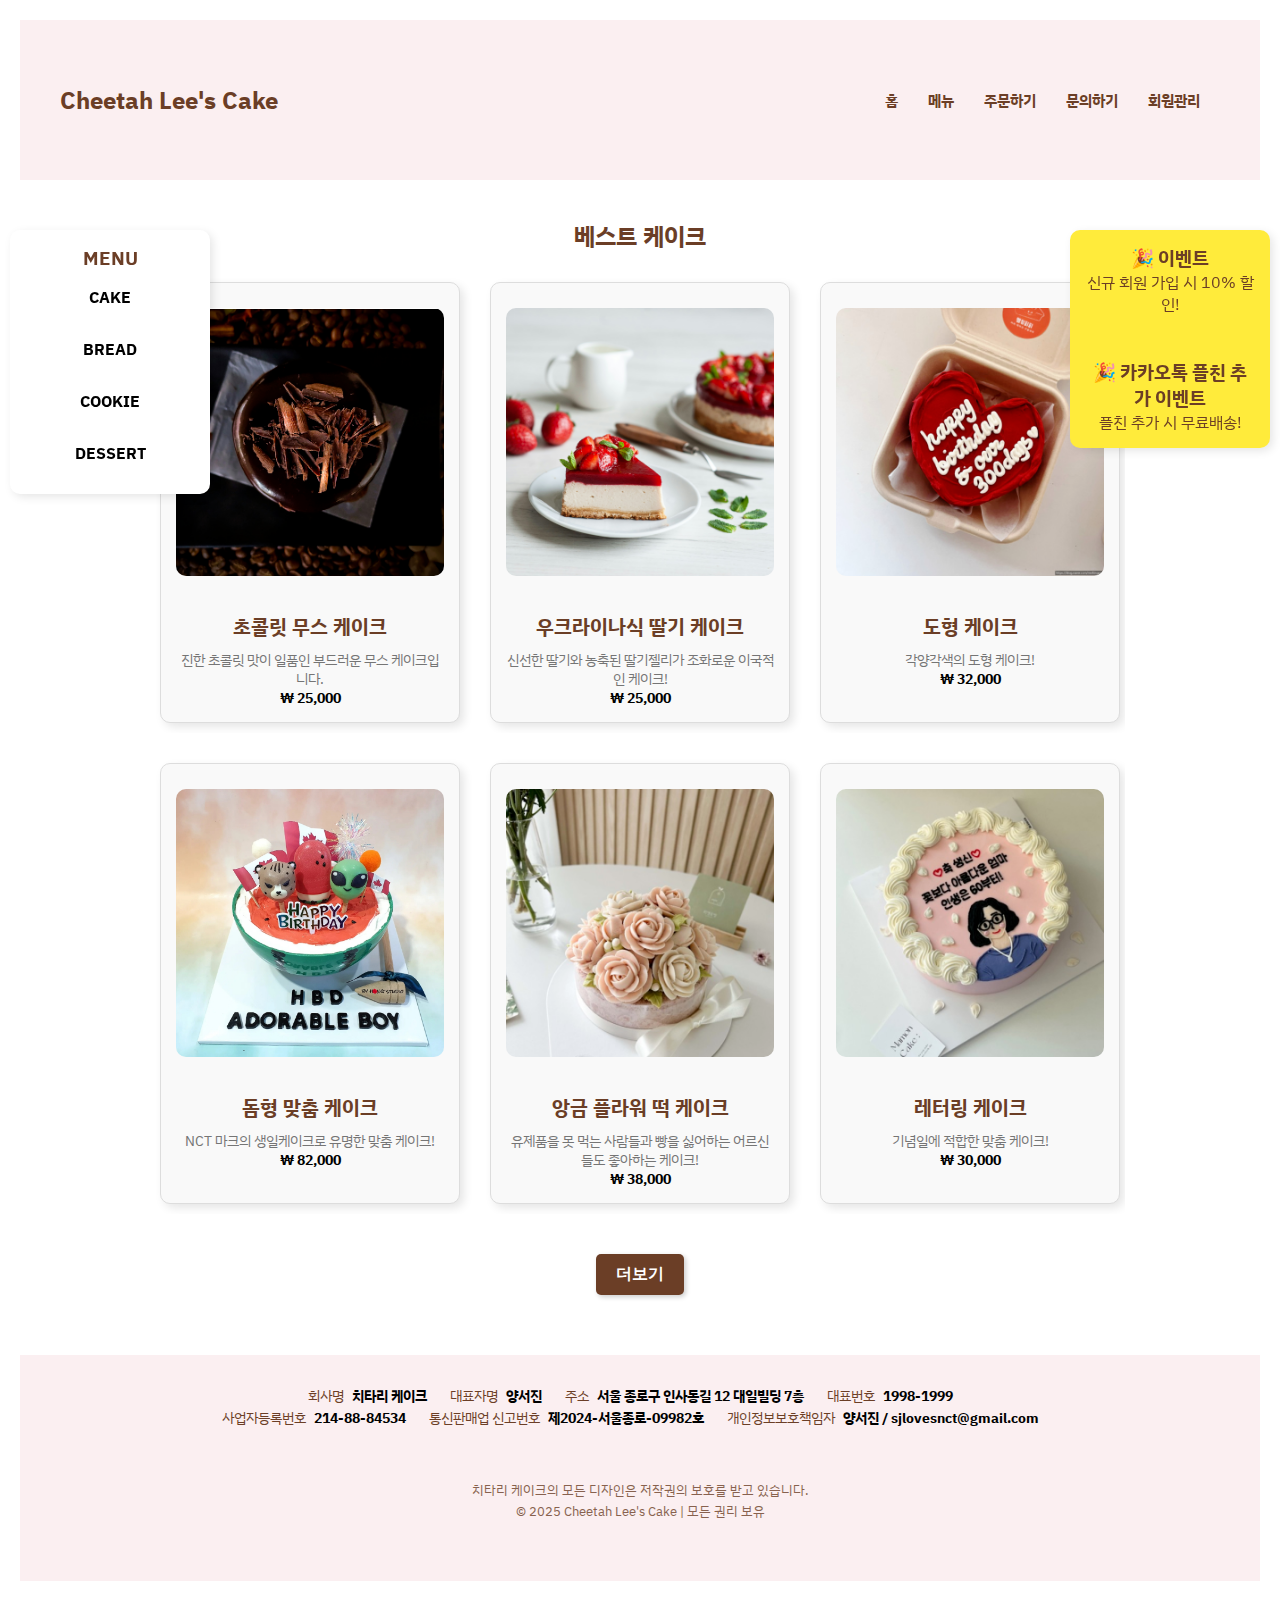
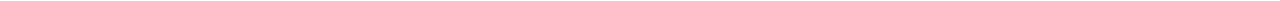
==== commit 71e23693: "제출용 내용이랑 합침~" ====
--- a/index.html
+++ b/index.html
@@ -10,54 +10,71 @@
 <body>
 
 <header>
-    <div class="logo" id="logo">
-        <a href="#" onclick="showHomeSection(); return false;">Cheetah Lee's Cake</a>
-    </div>
-    <nav>
-        <a href="index.html" id="showHome">홈</a>
-        <a href="categ.html">메뉴</a>
-        <a href="order.html">주문하기</a>
-        <a href="QNA.html">문의하기</a>
-        <a href="cakeshoplogin.html" id="showLogin">회원관리</a>
-    </nav>
+	<div class="logo" id="logo">
+		<a href="#" onclick="showHomeSection(); return false;">Cheetah Lee's Cake</a>
+	</div>
+	<nav>
+		<a href="index.html" id="showHome">홈</a>
+		<a href="categ.html">메뉴</a>
+		<a href="order.html">주문하기</a>
+		<a href="qna.html">문의하기</a>
+		<a href="cakeshoplogin.html" id="showLogin">회원관리</a>
+	</nav>
 </header>
 
+<aside id="left-aside">
+    <h3>MENU</h3>
+    <ul class="category-menu">
+        <li class="dropdown">
+            <a href="cake.html">CAKE</a>
+            <ul class="submenu">
+                <li><a href="ricecake.html">앙금케이크<span class="move"></span></a></li>
+                <li><a href="lunchbox.html">도시락케이크<span class="move"></span></a></li>
+                <li><a href="letter.html">레터링케이크<span class="move"></span></a></li>
+                <li class="dropdown">
+                    <a href="#">도형케이크<span class="move"></span></a>
+                    <ul class="submenu">
+                        <li><a href="circle.html">원형</a></li>
+                        <li><a href="heart.html">하트</a></li>
+                        <li><a href="char.html">캐릭터</a></li>
+                    </ul>
+                </li>
+            </ul>
+        </li>
+        <li class="dropdown">
+                <a href="bread.html">BREAD</a>
+                <ul class="submenu">
+                    <li><a href="plain.html">식빵<span class="move"></span></a></li>
+                </ul>
+        </li>
+        <li class="dropdown">
+            <a href="cookies.html">COOKIE</a>
+                <ul class="submenu">
+                    <li><a href="smorescookie.html">스모어쿠키<span class="move"></span></a></li>
+                    <li><a href="carrotcookie.html">당근쿠키<span class="move"></span></a></li>
+                    <li><a href="buttercookie.html">버터쿠키<span class="move"></span></a></li>
+                </ul>
+        </li>
+        <li class="dropdown">
+            <a href="dessert.html">DESSERT</a>
+                <ul class="submenu">
+                    <li><a href="tart.html">타르트<span class="move"></span></a></li>
+                    <li><a href="pudding.html">푸딩<span class="move"></span></a></li>
+                </ul>
+        </li>
+    </ul>
+</aside>
+<aside id="right-aside">
+    <h3>🎉 이벤트</h3>
+    <p>신규 회원 가입 시 10% 할인!</p>
+    <!-- <img src="https://via.placeholder.com/150" alt="광고 이미지"> -->
+    <br><br>
+    <h3>🎉 카카오톡 플친 추가 이벤트</h3>
+    <p>플친 추가 시 무료배송!</p>
+    <!-- <img src="https://via.placeholder.com/150" alt="광고 이미지"> -->
+</aside>
+
 <main>
-    <aside id="left-aside">
-        <h3>MENU</h3>
-        <ul class="category-menu">
-            <li class="dropdown">
-                <a href="cake.html">CAKE</a>
-                <ul class="submenu">
-                    <li><a href="ricecake.html">앙금케이크<span class="move"></span></a></li>
-                    <li><a href="lunchbox.html">도시락케이크<span class="move"></span></a></li>
-                    <li><a href="letter.html">레터링케이크<span class="move"></span></a></li>
-                    <li class="dropdown"><a href="#">도형케이크<span class="move"></span></a>
-                        <ul class="submenu">
-                            <li><a href="circle.html">원형</a></li>
-                            <li><a href="heart.html">하트</a></li>
-                            <li><a href="char.html">캐릭터</a></li>
-                        </ul>
-                    </li>
-                </ul>
-            </li>
-            <li class="dropdown">
-                    <a href="bread.html">BREAD</a>
-                    <ul class="submenu">
-                        <li><a href="plain.html">식빵<span class="move"></span></a></li>
-                    </ul>
-            </li>
-            <li class="dropdown">
-                <a href="cookies.html">COOKIE</a>
-                    <ul class="submenu">
-                        <li><a href="smorescookie.html">스모어쿠키<span class="move"></span></a></li>
-                        <li><a href="carrotcookie.html">당근쿠키<span class="move"></span></a></li>
-                        <li><a href="buttercookie.html">버터쿠키<span class="move"></span></a></li>
-                    </ul>
-            </li>
-            <li><a href="dessert.html">DESSERT</a></li>
-        </ul>
-    </aside>
     <!-- 로그인 페이지 (기본적으로 숨김) -->
 	<section id="loginSection" style="display: none;">
 		<h2>로그인</h2>
@@ -97,40 +114,58 @@
         <h2>베스트 케이크</h2>
         <div class="article-container">
             <article class="cake-card">
-                <h3><a href="#"><img src="cakeshop/chocolatemousses.png" height="300px" width="300px"><br>초콜릿 무스 케이크</a></h3>
+                <h3><a href="#"><img src="cakeshop/chocolatemousses.png"><br>초콜릿 무스 케이크</a></h3>
                 <p>진한 초콜릿 맛이 일품인 부드러운 무스 케이크입니다.</p>
-                <p style="color: #000000;">₩: 25,000원</p>
-            </article>
-            <article class="cake-card">
-                <h3><a href="#"><img src="cakeshop/ukr2strawberrycake.png" height="300px" width="300px"><br>우크라이나식 딸기 케이크</a></h3>
+                <p><span class="price">₩ 25,000</span></p> 
+            </article>
+            <article class="cake-card">
+                <h3><a href="#"><img src="cakeshop/ukr2strawberrycake.png"><br>우크라이나식 딸기 케이크</a></h3>
                 <p>신선한 딸기와 농축된 딸기젤리가 조화로운 이국적인 케이크!</p>
-                <p style="color: #000000;">₩ 25,000원</p>
-            </article>
-            <article class="cake-card">
-                <h3><a href="#"><img src="cakeshop/도형1.png" height="300px" width="300px"><a href="#"><br>도형 케이크</a></h3>
+                <p><span class="price">₩ 25,000</span></p> 
+            </article>
+            <article class="cake-card">
+                <h3><a href="#"><img src="cakeshop/도형1.png"><br>도형 케이크</a></h3>
                 <p>각양각색의 도형 케이크!</p>
-                <p style="color: #000000;">₩ 32,000원</p>
+                <p><span class="price">₩ 32,000</span></p> 
             </article>
         </div>
         <div class="article-container">
             <article class="cake-card">
-                <section id="page1" class="page">
-                <h3><a href="watermeloncake.html"><img src="cakeshop/수박케이크내부.jpg" height="300px" width="300px"><br>돔형 맞춤 케이크</a></h3>
+                <h3><a href="watermeloncake.html"><img src="cakeshop/수박케이크내부.jpg"><br>돔형 맞춤 케이크</a></h3>
                 <p>NCT 마크의 생일케이크로 유명한 맞춤 케이크!</p>
-                <p style="color: #000000;">₩ 82,000원</p>
-                </section>
-            </article>
-            <article class="cake-card">
-                <h3><a href="#"><img src="cakeshop/앙금플라워1단.png" height="300px" width="300px"><br>앙금 플라워 떡 케이크</a></h3>
+                <p><span class="price">₩ 82,000</span></p> 
+            </article>
+            <article class="cake-card">
+                <h3><a href="#"><img src="cakeshop/앙금플라워1단.png"><br>앙금 플라워 떡 케이크</a></h3>
                 <p>유제품을 못 먹는 사람들과 빵을 싫어하는 어르신들도 좋아하는 케이크!</p>
-                <p style="color: #000000;">₩ 38,000원</p>
-            </article>
-            <article class="cake-card">
-                <h3><a href="#"><img src="cakeshop/레터링1.png" height="300px" width="300px"><br>레터링 케이크</a></h3>
+                <p><span class="price">₩ 38,000</span></p> 
+            </article>
+            <article class="cake-card">
+                <h3><a href="#"><img src="cakeshop/레터링1.png"><br>레터링 케이크</a></h3>
                 <p>기념일에 적합한 맞춤 케이크!</p>
-                <p style="color: #000000;">₩ 30,000원</p>
+                <p><span class="price">₩ 30,000</span></p> 
             </article>
         </div>
+        <div class="article-container hidden" id="moreCakes">
+            <article class="cake-card">
+                <h3><a href="#"><img src="cakeshop/fruittart.png" height="300px" width="300px"><br>과일 타르트</a></h3>
+                <p>신선한 과일이 가득한 상큼한 타르트!</p>
+                <p><span class="price">₩ 31,000원</span></p> 
+            </article>
+            <article class="cake-card">
+                <h3><a href="#"><img src="cakeshop/matchacake.png" height="300px" width="300px"><br>말차 케이크</a></h3>
+                <p>진한 말차 향과 부드러운 크림이 어우러진 말차 케이크!</p>
+                <p><span class="price">₩ 35,000원</span></p> 
+            </article>
+            <article class="cake-card">
+                <h3><a href="#"><img src="cakeshop/cheesecake.png" height="300px" width="300px"><br>뉴욕 치즈케이크</a></h3>
+                <p>꾸덕하고 진한 뉴욕 스타일 치즈케이크!</p>
+                <p><span class="price">₩ 33,000원</span></p> 
+            </article>
+        </div>
+        
+        <!-- 더보기 버튼 -->
+        <button id="loadMoreBtn">더보기</button>
     </section>
 
 	<!-- 돔형 맞춤 케이크 상세 페이지 -->
@@ -183,15 +218,6 @@
 		</div>
 	</section>
 </main>
-<aside id="right-aside">
-    <h3>🎉 이벤트</h3>
-    <p>신규 회원 가입 시 10% 할인!</p>
-    <!-- <img src="https://via.placeholder.com/150" alt="광고 이미지"> -->
-    <br><br>
-    <h3>🎉 카카오톡 플친 추가 이벤트</h3>
-    <p>플친 추가 시 무료배송!</p>
-    <!-- <img src="https://via.placeholder.com/150" alt="광고 이미지"> -->
-</aside>
 <footer>
     <div class="info">
         회사명 <span>치타리 케이크</span> 대표자명 <span>양서진</span> 주소 <span>서울 종로구 인사동길 12 대일빌딩 7층</span> 대표번호 <span>1998-1999</span>
--- a/style.css
+++ b/style.css
@@ -4,6 +4,43 @@
     box-sizing: border-box;
     color: #6b3e26; /* 파란색을 기본 색상으로 바꾸지 않고, 원래 색상 유지 */
     text-decoration: none; /* 기본 파란색 하이퍼링크 스타일 없애기 */
+}
+.price {
+    color: black;
+    font-weight: bold;
+}
+img {
+    width: 300px;
+    height: 300px;
+}
+.hidden {
+    display: none;
+    opacity: 0;
+    height: 0;
+    transition: opacity 0.5s ease-in-out, height 0.5s ease-in-out;
+}
+
+.show {
+    display: flex;
+    opacity: 1;
+    height: auto;
+}
+
+#loadMoreBtn {
+    display: block;
+    margin: 20px auto;
+    padding: 10px 20px;
+    font-size: 16px;
+    background-color: #6b3e26;
+    color: white;
+    border: none;
+    border-radius: 5px;
+    cursor: pointer;
+    transition: background-color 0.3s;
+}
+
+#loadMoreBtn:hover {
+    background-color: #6b3e26;
 }
 .login-container {
     background: #f4f4f4;
